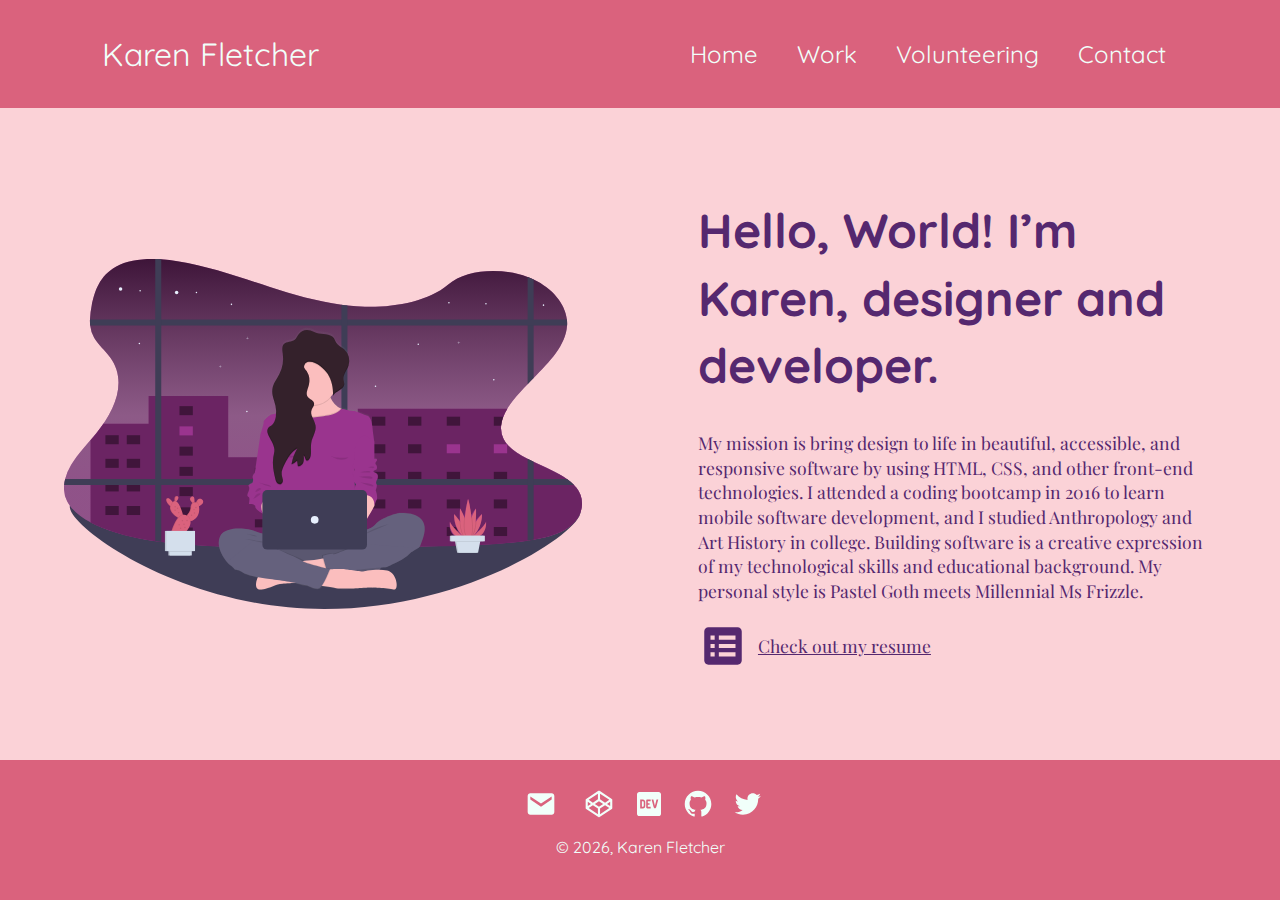
==== index.html @ 0a1cc224 "Merge pull request #25 from knpFletcher/develop" ====
<!DOCTYPE html>
<html lang="en" dir="ltr">

<head>
  <meta charset="utf-8">
  <title>Karen Fletcher</title>
  <meta name="viewport" content="width=device-width, initial-scale=1.0">
  <!-- Stylesheets -->
  <link rel="stylesheet" href="css/normalize.css">
  <link rel="stylesheet" href="css/styles.css">
  <!-- Fonts -->
  <link href="https://fonts.googleapis.com/css?family=Playfair+Display&display=swap" rel="stylesheet">
  <link href="https://fonts.googleapis.com/css?family=Quicksand&display=swap" rel="stylesheet">
  <!-- Favicon -->
  <link rel="apple-touch-icon" sizes="180x180" href="img/favicon/apple-touch-icon.png">
  <link rel="icon" type="image/png" sizes="32x32" href="img/favicon/favicon-32x32.png">
  <link rel="icon" type="image/png" sizes="16x16" href="img/favicon/favicon-16x16.png">
  <link rel="manifest" href="img/favicon/site.webmanifest">
  <link rel="mask-icon" href="img/favicon/safari-pinned-tab.svg" color="#9a348e">
  <meta name="msapplication-TileColor" content="#e7effd">
  <meta name="msapplication-TileImage" content="/mstile-144x144.png">
  <meta name="theme-color" content="#e7effd">
</head>

<body class="l-body">

  <nav class="main-nav">
    <a class="nav__menu-name" href="#">Karen Fletcher</a>
    <section class="nav__section">
      <ul class="nav__menu">
        <li class="nav__menu-item"><a href="#">Home</a></li>
        <li class="nav__menu-item"><a href="pages/work.html">Work</a></li>
        <li class="nav__menu-item"><a href="pages/volunteer.html">Volunteering</a></li>
        <li class="nav__menu-item"><a href="pages/contact.html">Contact</a></li>
      </ul>
    </section>
  </nav>

  <main class="l-main">
    <img class="main__image" src="img/header/undraw_working_late_pukg.svg" alt="">
    <section class="main__copy">
      <h1 class="main__heading">Hello, World! I’m Karen, designer and developer.</h1>
      <p class="main__description">My mission is bring design to life in beautiful, accessible, and responsive software by using HTML, CSS, and other front-end technologies. I attended a coding bootcamp in 2016 to learn mobile software development, and I studied Anthropology and Art History in college. Building software is a creative expression of my technological skills and educational background. My personal style is Pastel Goth meets Millennial Ms Frizzle.</p>
      <div class="main__link-group">
        <img class="main__icon" src="img/social/bxs-spreadsheet.svg" alt="">
        <a class="main__link" href="https://knpfletcher.github.io/Resume/">Check out my resume</a>
      </div>
    </section>
  </main>

  <footer class="l-footer">
    <address class="footer__social-section">
      <ul class="footer__social">
        <li class="footer__social-icon">
          <a href="mailto:knpfletcher@gmail.com">
            <img class="footer__social-icon" src="img/social/bxs-envelope.svg" alt="Email"></a></li>
        <li>
          <a href="https://codepen.io/knpfletcher" target="_blank" rel="noopener noreferrer">
            <img class="footer__social-icon" src="img/social/bxl-codepen.svg" alt="CodePen"></a></li>
        <li>
          <a href="https://dev.to/knpfletcher" target="_blank" rel="noopener noreferrer">
            <img class="footer__social-icon" src="img/social/bxl-dev-to.svg" alt="Dev.to"></a></li>
        <li>
          <a href="https://github.com/knpFletcher" target="_blank" rel="noopener noreferrer">
            <img class="footer__social-icon" src="img/social/bxl-github.svg" alt="Github"></a></li>
        <li>
          <a href="https://twitter.com/knpfletcher" target="_blank" rel="noopener noreferrer">
            <img class="footer__social-icon" src="img/social/bxl-twitter.svg" alt="Twitter"></a></li>
      </ul>
    </address>
    <p class="copyright">&copy; <script>
        document.write(new Date().getFullYear());
      </script>, Karen Fletcher</p>
  </footer>

</body>

</html>
---- css/styles.css ----
/* Document Styles */
:root {
  --text-dark: #55286F;
  --text-light: #F1FFFA;
  --background-page: #FBD2D7;
  --background-header-footer: #DA627D;
}

a {
  color: var(--text-dark);
}

.l-body {
  background: var(--background-page);
  color: var(--text-dark);
  min-height: 100vh;
  display: grid;
  grid-template-rows: auto 1fr auto;
}

/* Headings */
h1 {
  font-size: 3rem;
}

h2 {
  font-size: 2.8rem;
}

h3 {
  font-size: 2.3rem;
}

h4 {
  font-size: 2rem;
}

p {
  font-size: 1rem;
}

.copyright,
.divider__year,
.header__title,
.l-footer,
.main__heading,
.main-nav,
.main__work,
.organization,
.work__title,
.work__year {
  font-family: 'Quicksand', sans-serif;
}

.nav__menu-name{
  font-size: 2rem;
}

/* Content */
.date,
.description,
.footer__social,
.header__body--description,
.header__description,
.l-footer,
.main__description,
.main__link,
.social__item,
.work__code,
.work__goal,
.work__link,
.work__tech-stack,
.work__design {
  font-family: 'Playfair Display', serif;
  font-size: 1.1rem;
}

.l-footer,
.main-nav {
  background: var(--background-header-footer);
}

.l-main {
  margin: 10%;
}

.l-main.contact {
  margin: 5%;
  overflow: hidden;
}

/* Navigation */
.nav__menu-item {
  position: relative;
}

.nav__menu-item::before {
  background-color: var(--background-page);
  bottom: 0;
  content: '';
  height: 2px;
  left: 53%;
  position: absolute;
  width: 100%;
  transform-origin: center;
  transform: translate(-50%, 0) scaleX(0);
  transition: transform 0.2s ease-in-out;
}

.nav__menu-item:hover::before {
  transform: translate(-50%, 0) scaleX(1);
}

.main-nav, .l-footer {
  align-items: center;
  display: flex;
  flex-direction: column;
}

.main-nav {
  justify-content: space-between;
  min-height: 70px;
  overflow: hidden;
  padding: 1.5%;
  text-align: center;
}

.nav__section,
.footer__social-section {
  display: block;
}

.nav__section {
  line-height: 1.8;
}

.footer__social,
.nav__menu {
  display: flex;
  list-style-type: none;
  margin: 0;
  padding: 0;
}

.nav__menu {
  align-items: center;
}

.nav__menu-item {
  margin: 0 .5em;
}

.nav__menu-item a,
.nav__menu-name {
  text-decoration: none;
}

.copyright,
.nav__menu-item a,
.nav__menu-name {
  color: var(--text-light);
}


/* Heading */
.header__description,
.header__title,
.main__heading,
.main__link-group {
  text-align: center;
}

.header__title {
  margin-top: 5%;
}

.header__description,
.header__body {
  line-height: 1.4;
  margin: 0 10%;
  text-align: left;
}

/* Main */
.l-main__experience {
  display: block;
  margin: 10%;
}

.main__link-group {
  align-items: center;
  display: flex;
}

.work__professional-item,
.work__personal-item {
  margin-bottom: 15%;
}

.work__title {
  margin-bottom: 0;
}

.work__year,
.work__tech-stack,
.work__design,
.work__goal,
.work__code {
  line-height: 1.4;
}

.work__year,
.work__goal,
.work__link,
.work__code {
  margin: 0;
}

.work__tech-stack,
.work__design {
  margin: 5% 0 0;
}

.divider__year,
.main__work {
  border-bottom: 2px solid var(--text-dark);
  line-height: 2;
  margin-top: 10%;
}

.experience {
  padding: .5% 0;
}

address > .social__items {
  font-style: normal;
}

.social__items {
  padding: 0;
}

.social__item {
  display: table;
  padding: 2%;
}

/* Footer */
.l-footer {
  justify-content: center;
  min-height: 140px;
}

.footer__social-section {
  display: block;
}

.footer__social {
  align-items: center;
  justify-content: space-between;
}

.copyright {
  margin: 15px 0;
  padding: 0;
}

/* Images */
.main__image,
.header__image,
.header__body--image {
  max-width: 100%;
  margin: 0;
}

.main__icon {
  min-height: 50px;
}

.main__icon,
.social__icon {
  padding-right: 5%;
}

.social__icon {
  display: block;
  fill: var(--text-dark);
}

.footer__social-icon {
  margin: 0 .5em;
  min-height: 32px;
}

.professional__img,
.personal__img {
  max-width: 100%;
  margin-left: 0;
}

/* Desktop Styles */
@media only screen and (min-width: 768px) {

  /* Navigation */
  .main-nav {
    flex-direction: row;
    padding: 1.5% 8%;
  }

  .nav__section {
    font-size: 1.5rem;
    margin-top: 0;
    min-width: 500px;
  }

  .nav__menu {
    justify-content: space-between;
  }

  /* Heading */
  .header__description {
    margin: 0 20%;
    text-align: center;
  }

  .header__body--description,
  .header__description {
    line-height: 1.3;
  }

  .header__body {
    margin: 0 15%;
  }

  /* Main */
  .l-main,
  .work__personal-items,
  .header__body {
    display: grid;
  }

  .l-main,
  .header__body {
    align-items: center;
    column-gap: 10%;
    grid-auto-columns: 1fr;
    grid-column-gap: 10%;
  }

  .l-main {
    margin: 3% 5%;
  }

  .l-main.contact {
    margin: 0 10% 10%;
  }

  .l-main__experience {
    margin: 0 15% 5%;
  }

  .main__contact,
  .main__copy,
  .main__image,
  .header__body--description,
  .header__body--image {
    grid-row: 1;
  }

  .main__heading {
    margin-top: 0;
  }

  .main__heading,
  .main__link-group {
    text-align: left;
  }

  .main__copy {
    display: block;
    line-height: 1.4;
  }

  .work__personal,
  .work__professional {
    margin-top: 10%;
  }

  .work__tech-stack,
  .work__design {
    margin: 2% 0 ;
  }

  .work__personal-items {
    column-gap: 10%;
    grid-template-columns: repeat(2, 1fr);
  }

  .work__year,
  .work__tech-stack,
  .work__design,
  .work__goal,
  .work__link,
  .work__code {
    line-height: 1.7;
  }

  .social__item {
    display: flex;
    align-items: center;
  }

  /* Images */
  .main__icon {
    padding-right: 2%;
  }

  .professional__img {
    margin-left: -3%;
  }

  .personal__img {
    margin-left: -4%;
  }

  .codepen {
    margin-left: 0;
  }

  .social__icon {
    min-height: 40px;
    padding-bottom: 0;
  }
}

/* Reduced Motion */
@media screen and (prefers-reduced-motion: reduce) {

  /* Navigation */
  .nav__menu-item::before {
    transition: none;
  }
}
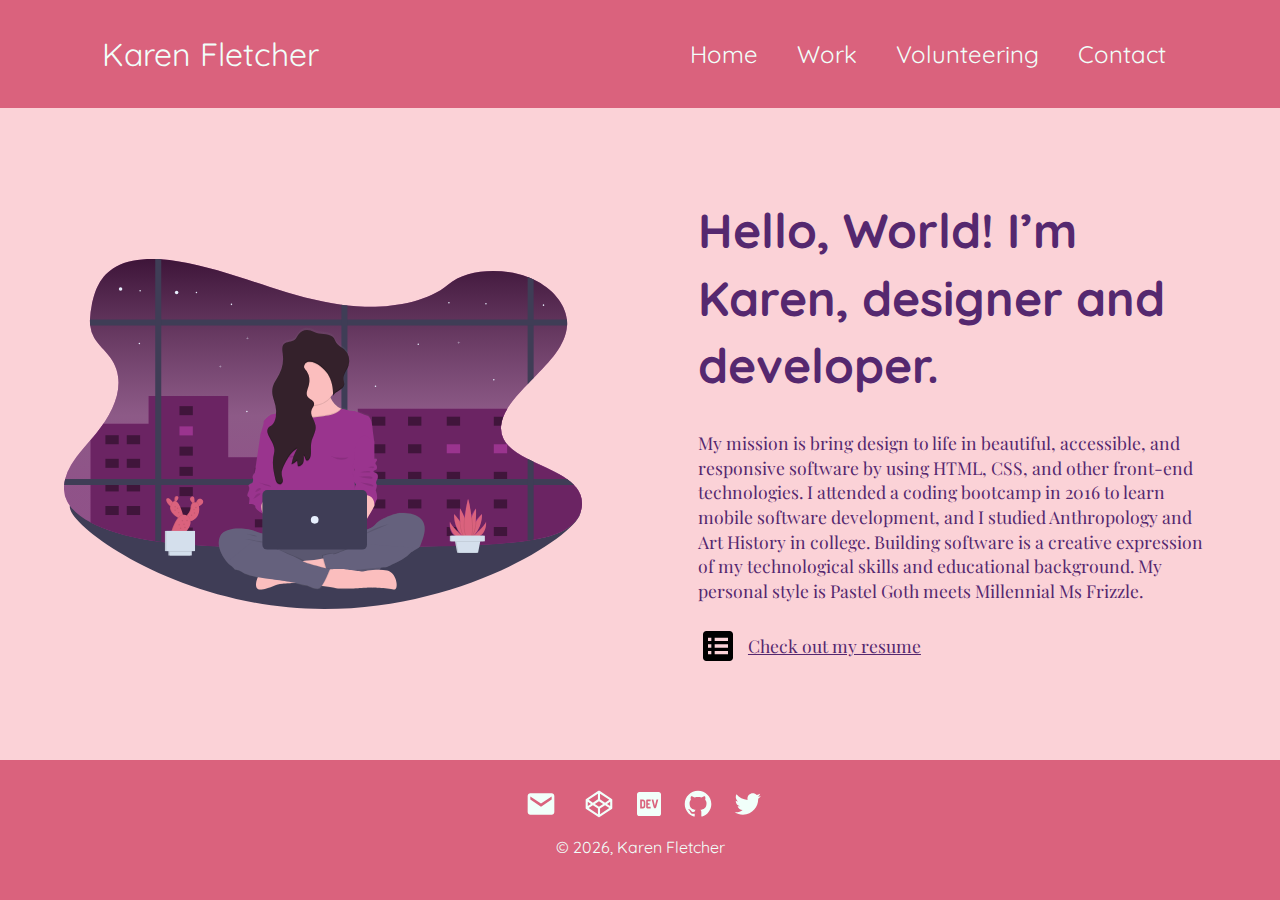
==== commit ec8a0f33: "Update favicon color to match header color" ====
--- a/index.html
+++ b/index.html
@@ -16,10 +16,10 @@
   <link rel="icon" type="image/png" sizes="32x32" href="img/favicon/favicon-32x32.png">
   <link rel="icon" type="image/png" sizes="16x16" href="img/favicon/favicon-16x16.png">
   <link rel="manifest" href="img/favicon/site.webmanifest">
-  <link rel="mask-icon" href="img/favicon/safari-pinned-tab.svg" color="#9a348e">
-  <meta name="msapplication-TileColor" content="#e7effd">
+  <link rel="mask-icon" href="img/favicon/safari-pinned-tab.svg" color="#DA627D">
+  <meta name="msapplication-TileColor" content="#DA627D">
   <meta name="msapplication-TileImage" content="/mstile-144x144.png">
-  <meta name="theme-color" content="#e7effd">
+  <meta name="theme-color" content="#DA627D">
 </head>
 
 <body class="l-body">
@@ -42,7 +42,7 @@
       <h1 class="main__heading">Hello, World! I’m Karen, designer and developer.</h1>
       <p class="main__description">My mission is bring design to life in beautiful, accessible, and responsive software by using HTML, CSS, and other front-end technologies. I attended a coding bootcamp in 2016 to learn mobile software development, and I studied Anthropology and Art History in college. Building software is a creative expression of my technological skills and educational background. My personal style is Pastel Goth meets Millennial Ms Frizzle.</p>
       <div class="main__link-group">
-        <img class="main__icon" src="img/social/bxs-spreadsheet.svg" alt="">
+        <svg class="main__icon" xmlns="http://www.w3.org/2000/svg" width="40" height="40" viewBox="0 0 24 24"><path d="M3,5v14c0,1.104,0.896,2,2,2h14c1.104,0,2-0.896,2-2V5c0-1.104-0.896-2-2-2H5C3.896,3,3,3.896,3,5z M10,7h8v2h-8V7z M10,11 h8v2h-8V11z M10,15h8v2h-8V15z M6,7h2v2H6V7z M6,11h2v2H6V11z M6,15h2v2H6V15z"/></svg>
         <a class="main__link" href="https://knpfletcher.github.io/Resume/">Check out my resume</a>
       </div>
     </section>
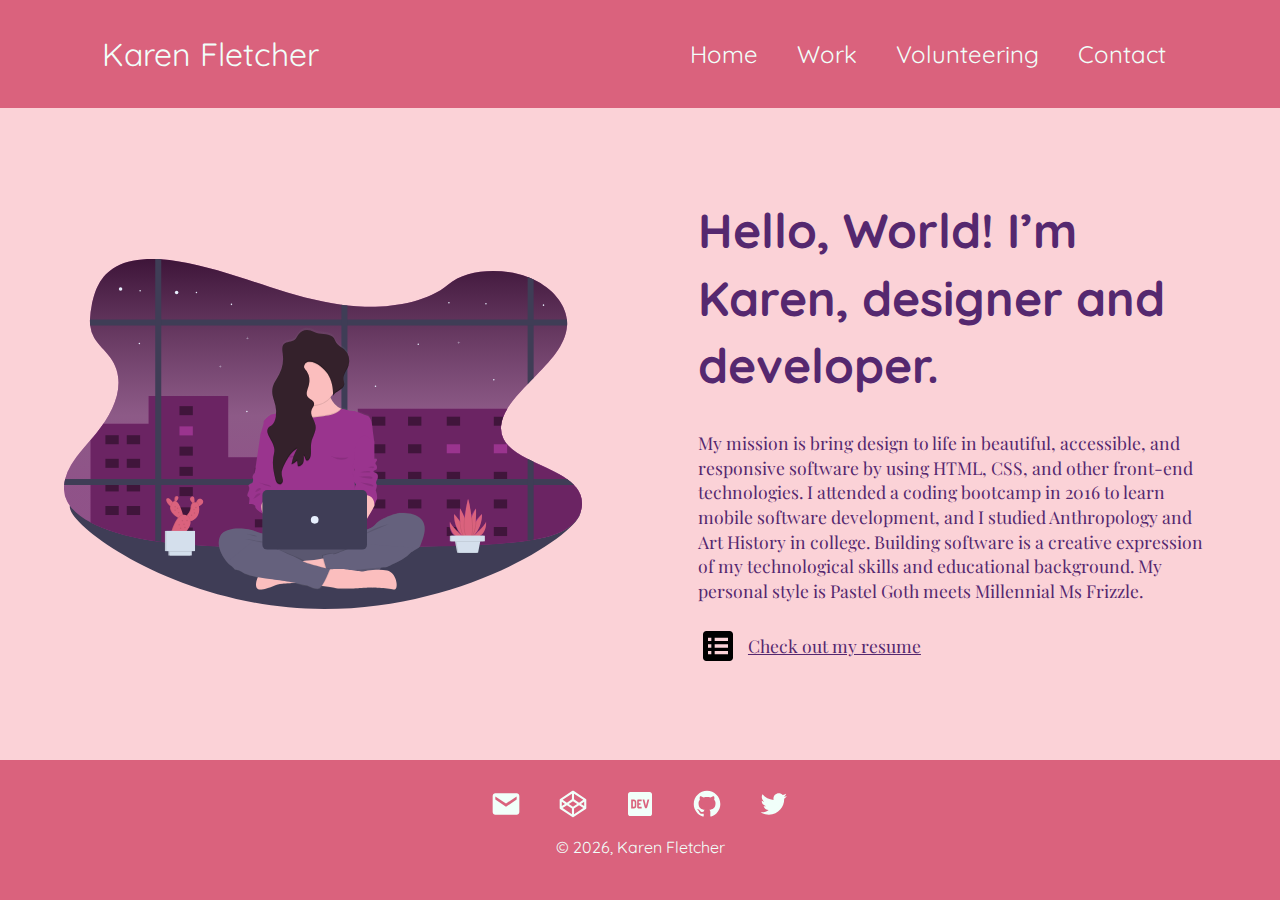
==== commit 67980267: "Add proper class to footer icon links" ====
--- a/index.html
+++ b/index.html
@@ -54,16 +54,16 @@
         <li class="footer__social-icon">
           <a href="mailto:knpfletcher@gmail.com">
             <img class="footer__social-icon" src="img/social/bxs-envelope.svg" alt="Email"></a></li>
-        <li>
+        <li class="footer__social-icon">
           <a href="https://codepen.io/knpfletcher" target="_blank" rel="noopener noreferrer">
             <img class="footer__social-icon" src="img/social/bxl-codepen.svg" alt="CodePen"></a></li>
-        <li>
+        <li class="footer__social-icon">
           <a href="https://dev.to/knpfletcher" target="_blank" rel="noopener noreferrer">
             <img class="footer__social-icon" src="img/social/bxl-dev-to.svg" alt="Dev.to"></a></li>
-        <li>
+        <li class="footer__social-icon">
           <a href="https://github.com/knpFletcher" target="_blank" rel="noopener noreferrer">
             <img class="footer__social-icon" src="img/social/bxl-github.svg" alt="Github"></a></li>
-        <li>
+        <li class="footer__social-icon">
           <a href="https://twitter.com/knpfletcher" target="_blank" rel="noopener noreferrer">
             <img class="footer__social-icon" src="img/social/bxl-twitter.svg" alt="Twitter"></a></li>
       </ul>
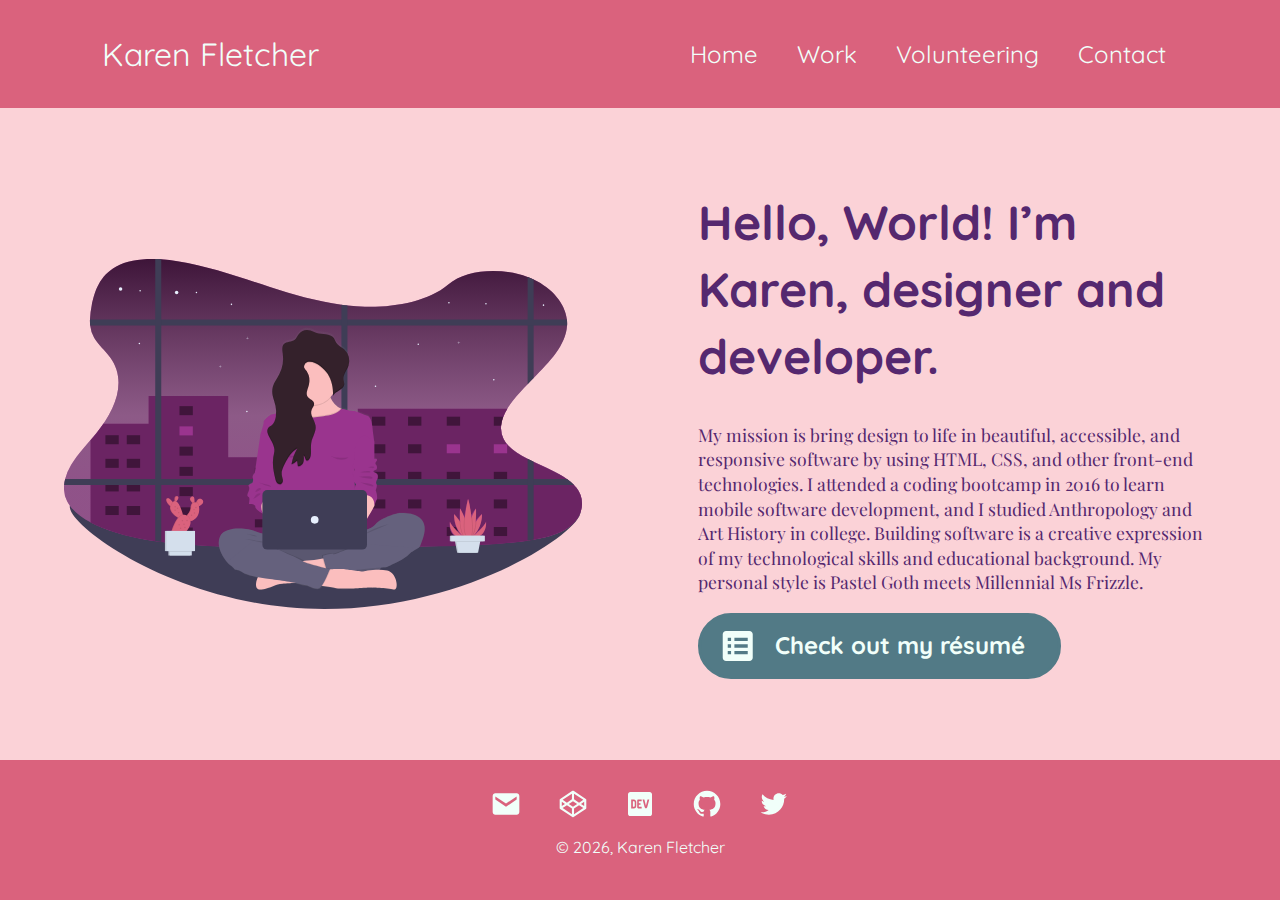
==== commit 8c03f491: "Use correct spelling of resume, accents and all" ====
--- a/index.html
+++ b/index.html
@@ -43,7 +43,7 @@
       <p class="main__description">My mission is bring design to life in beautiful, accessible, and responsive software by using HTML, CSS, and other front-end technologies. I attended a coding bootcamp in 2016 to learn mobile software development, and I studied Anthropology and Art History in college. Building software is a creative expression of my technological skills and educational background. My personal style is Pastel Goth meets Millennial Ms Frizzle.</p>
       <div class="main__link-group">
         <svg class="main__icon" xmlns="http://www.w3.org/2000/svg" width="40" height="40" viewBox="0 0 24 24"><path d="M3,5v14c0,1.104,0.896,2,2,2h14c1.104,0,2-0.896,2-2V5c0-1.104-0.896-2-2-2H5C3.896,3,3,3.896,3,5z M10,7h8v2h-8V7z M10,11 h8v2h-8V11z M10,15h8v2h-8V15z M6,7h2v2H6V7z M6,11h2v2H6V11z M6,15h2v2H6V15z"/></svg>
-        <a class="main__link" href="https://knpfletcher.github.io/Resume/">Check out my resume</a>
+        <a class="main__link" href="https://knpfletcher.github.io/Resume/">Check out my r&eacute;sum&eacute;</a>
       </div>
     </section>
   </main>
--- a/css/styles.css
+++ b/css/styles.css
@@ -1,13 +1,15 @@
 /* Document Styles */
 :root {
+  --accent: #527A86;
+  --background-header-footer: #DA627D;
+  --background-page: #FBD2D7;
   --text-dark: #55286F;
   --text-light: #F1FFFA;
-  --background-page: #FBD2D7;
-  --background-header-footer: #DA627D;
 }
 
 a {
   color: var(--text-dark);
+  text-decoration: none;
 }
 
 .l-body {
@@ -64,7 +66,6 @@
 .header__description,
 .l-footer,
 .main__description,
-.main__link,
 .social__item,
 .work__code,
 .work__goal,
@@ -111,6 +112,14 @@
   transform: translate(-50%, 0) scaleX(1);
 }
 
+.footer__social-icon a:focus,
+.nav__menu-name:focus,
+.nav__menu-item a:focus {
+    outline: dotted;
+    outline-color: var(--text-light);
+    outline-offset: .4rem;
+}
+
 .main-nav, .l-footer {
   align-items: center;
   display: flex;
@@ -165,8 +174,7 @@
 /* Heading */
 .header__description,
 .header__title,
-.main__heading,
-.main__link-group {
+.main__heading {
   text-align: center;
 }
 
@@ -189,7 +197,33 @@
 
 .main__link-group {
   align-items: center;
+  background-color: var(--accent);
+  border: 3px solid var(--accent);
+  border-radius: 50px;
   display: flex;
+  width: 100%;
+  padding: 2%;
+}
+
+.main__link {
+  color: var(--text-light);
+  font-family: 'Quicksand', sans-serif;
+  font-size: 1.5rem;
+  font-weight: bold;
+}
+
+.main__link-group:hover {
+  background-color: var(--background-page);
+  border: 3px solid var(--accent);
+  transition: all 0.3s ease;
+}
+
+.main__link-group:hover .main__link {
+  color: var(--accent);
+}
+
+.main__link-group:hover .main__icon {
+  fill: var(--accent);
 }
 
 .work__professional-item,
@@ -274,22 +308,25 @@
 }
 
 .main__icon {
-  min-height: 50px;
-}
-
-.main__icon,
-.social__icon {
-  padding-right: 5%;
+  fill: var(--text-light);
+  padding: 0 5%;
 }
 
 .social__icon {
   display: block;
   fill: var(--text-dark);
+  padding-right: 5%;
 }
 
 .footer__social-icon {
   margin: 0 .5em;
   min-height: 32px;
+}
+
+.footer__social-icon:hover {
+  background-color: var(--text-dark);
+  border-radius: 20%;
+  transition: all 0.3s ease-in-out;
 }
 
 .professional__img,
@@ -371,9 +408,12 @@
     margin-top: 0;
   }
 
-  .main__heading,
+  .main__heading {
+    text-align: left;
+  }
+
   .main__link-group {
-    text-align: left;
+    width: 65%;
   }
 
   .main__copy {
@@ -412,7 +452,7 @@
 
   /* Images */
   .main__icon {
-    padding-right: 2%;
+    padding: 0 5% 0 2%;
   }
 
   .professional__img {
@@ -436,7 +476,8 @@
 /* Reduced Motion */
 @media screen and (prefers-reduced-motion: reduce) {
 
-  /* Navigation */
+  .footer__social-icon:hover,
+  .main__link-group:hover,
   .nav__menu-item::before {
     transition: none;
   }
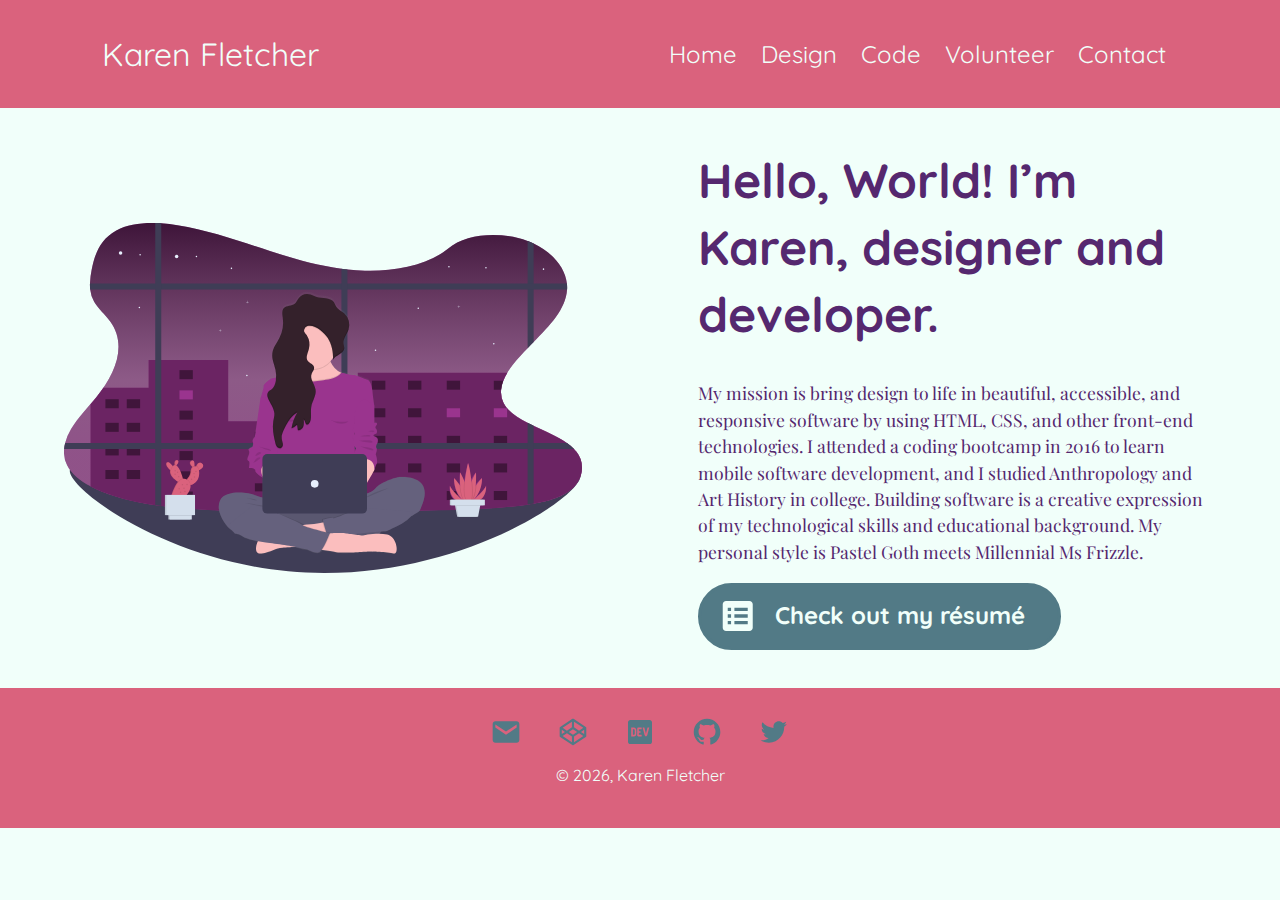
==== commit f3b5e13b: "File structure refactor" ====
--- a/index.html
+++ b/index.html
@@ -29,8 +29,9 @@
     <section class="nav__section">
       <ul class="nav__menu">
         <li class="nav__menu-item"><a href="#">Home</a></li>
-        <li class="nav__menu-item"><a href="pages/work.html">Work</a></li>
-        <li class="nav__menu-item"><a href="pages/volunteer.html">Volunteering</a></li>
+        <li class="nav__menu-item"><a href="pages/design.html">Design</a></li>
+        <li class="nav__menu-item"><a href="pages/code.html">Code</a></li>
+        <li class="nav__menu-item"><a href="pages/volunteer.html">Volunteer</a></li>
         <li class="nav__menu-item"><a href="pages/contact.html">Contact</a></li>
       </ul>
     </section>
@@ -53,19 +54,19 @@
       <ul class="footer__social">
         <li class="footer__social-icon">
           <a href="mailto:knpfletcher@gmail.com">
-            <img class="footer__social-icon" src="img/social/bxs-envelope.svg" alt="Email"></a></li>
+            <img class="footer__social-icon" src="img/icons/bxs-envelope.svg" alt="Email"></a></li>
         <li class="footer__social-icon">
           <a href="https://codepen.io/knpfletcher" target="_blank" rel="noopener noreferrer">
-            <img class="footer__social-icon" src="img/social/bxl-codepen.svg" alt="CodePen"></a></li>
+            <img class="footer__social-icon" src="img/icons/bxl-codepen.svg" alt="CodePen"></a></li>
         <li class="footer__social-icon">
           <a href="https://dev.to/knpfletcher" target="_blank" rel="noopener noreferrer">
-            <img class="footer__social-icon" src="img/social/bxl-dev-to.svg" alt="Dev.to"></a></li>
+            <img class="footer__social-icon" src="img/icons/bxl-dev-to.svg" alt="Dev.to"></a></li>
         <li class="footer__social-icon">
           <a href="https://github.com/knpFletcher" target="_blank" rel="noopener noreferrer">
-            <img class="footer__social-icon" src="img/social/bxl-github.svg" alt="Github"></a></li>
+            <img class="footer__social-icon" src="img/icons/bxl-github.svg" alt="Github"></a></li>
         <li class="footer__social-icon">
           <a href="https://twitter.com/knpfletcher" target="_blank" rel="noopener noreferrer">
-            <img class="footer__social-icon" src="img/social/bxl-twitter.svg" alt="Twitter"></a></li>
+            <img class="footer__social-icon" src="img/icons/bxl-twitter.svg" alt="Twitter"></a></li>
       </ul>
     </address>
     <p class="copyright">&copy; <script>
--- a/css/styles.css
+++ b/css/styles.css
@@ -2,22 +2,22 @@
 :root {
   --accent: #527A86;
   --background-header-footer: #DA627D;
-  --background-page: #FBD2D7;
+  --background-page: #F1FFFA;
   --text-dark: #55286F;
   --text-light: #F1FFFA;
+  --shadow: #BEC8C4;
 }
 
 a {
   color: var(--text-dark);
-  text-decoration: none;
 }
 
 .l-body {
   background: var(--background-page);
   color: var(--text-dark);
   min-height: 100vh;
-  display: grid;
-  grid-template-rows: auto 1fr auto;
+  /* display: grid;
+  grid-template-rows: auto 1fr auto; */
 }
 
 /* Headings */
@@ -49,6 +49,7 @@
 .main-nav,
 .main__work,
 .organization,
+.work__projects,
 .work__title,
 .work__year {
   font-family: 'Quicksand', sans-serif;
@@ -59,6 +60,15 @@
 }
 
 /* Content */
+.description,
+.header__body--description,
+.header__description,
+.main__description,
+.work__design,
+.work__goal {
+  line-height: 1.5;
+}
+
 .date,
 .description,
 .footer__social,
@@ -67,11 +77,14 @@
 .l-footer,
 .main__description,
 .social__item,
+.volunteer__link,
 .work__code,
 .work__goal,
 .work__link,
 .work__tech-stack,
-.work__design {
+.work__design,
+.work__work-experience,
+.work__work-experience-list {
   font-family: 'Playfair Display', serif;
   font-size: 1.1rem;
 }
@@ -93,23 +106,6 @@
 /* Navigation */
 .nav__menu-item {
   position: relative;
-}
-
-.nav__menu-item::before {
-  background-color: var(--background-page);
-  bottom: 0;
-  content: '';
-  height: 2px;
-  left: 53%;
-  position: absolute;
-  width: 100%;
-  transform-origin: center;
-  transform: translate(-50%, 0) scaleX(0);
-  transition: transform 0.2s ease-in-out;
-}
-
-.nav__menu-item:hover::before {
-  transform: translate(-50%, 0) scaleX(1);
 }
 
 .footer__social-icon a:focus,
@@ -189,10 +185,11 @@
   text-align: left;
 }
 
+
 /* Main */
 .l-main__experience {
   display: block;
-  margin: 10%;
+  margin: 0 10%;
 }
 
 .main__link-group {
@@ -210,12 +207,13 @@
   font-family: 'Quicksand', sans-serif;
   font-size: 1.5rem;
   font-weight: bold;
+  text-decoration: none;
 }
 
 .main__link-group:hover {
   background-color: var(--background-page);
   border: 3px solid var(--accent);
-  transition: all 0.3s ease;
+  transition: all 0.3s ease-in-out;
 }
 
 .main__link-group:hover .main__link {
@@ -228,7 +226,7 @@
 
 .work__professional-item,
 .work__personal-item {
-  margin-bottom: 15%;
+  margin-bottom: 10%;
 }
 
 .work__title {
@@ -239,7 +237,8 @@
 .work__tech-stack,
 .work__design,
 .work__goal,
-.work__code {
+.work__code,
+.work__work-experience-list {
   line-height: 1.4;
 }
 
@@ -255,6 +254,17 @@
   margin: 5% 0 0;
 }
 
+.work__projects {
+  list-style-type: none;
+  padding: 0;
+}
+
+.work__project-preview {
+  max-width: 250px;
+  height: auto;
+  margin-bottom: 20px;
+}
+
 .divider__year,
 .main__work {
   border-bottom: 2px solid var(--text-dark);
@@ -266,6 +276,11 @@
   padding: .5% 0;
 }
 
+.experience__featured {
+  display: flex;
+  flex-direction: column;
+}
+
 address > .social__items {
   font-style: normal;
 }
@@ -277,7 +292,13 @@
 .social__item {
   display: table;
   padding: 2%;
-}
+  position: relative;
+}
+
+.social__link {
+  text-decoration: none;
+}
+
 
 /* Footer */
 .l-footer {
@@ -335,6 +356,63 @@
   margin-left: 0;
 }
 
+.professional__img,
+.personal__img,
+.volunteer__preview,
+.work__project-preview {
+  border-radius: 8px;
+  box-shadow: 0px 5px 10px 5px var(--shadow);
+  -webkit-box-shadow: 0px 5px 10px 5px var(--shadow);
+  -moz-box-shadow: 0px 5px 10px 5px var(--shadow);
+}
+
+.volunteer__preview {
+  width: 50%;
+  height: auto;
+  order: 2;
+}
+
+.volunteer__preview:nth-child(2) {
+  width: 100%;
+}
+
+
+/* Animations */
+.nav__menu-item:before {
+  background-color: var(--background-page);
+  left: 53%;
+  width: 100%;
+  transform-origin: center;
+  -webkit-transition: transform 0.2s ease-in-out;
+  -o-transition: transform 0.2s ease-in-out;
+  transition: transform 0.2s ease-in-out;
+}
+
+.social__item:before {
+  background-color: var(--text-dark);
+  left: 35%;
+  width: 65%;
+  transform: translate(-50%, 0) scaleX(0);
+  transform-origin: left;
+  -webkit-transition: transform 0.3s ease-in-out;
+  -o-transition: transform 0.3s ease-in-out;
+  transition: transform 0.3s ease-in-out;
+}
+
+.nav__menu-item:before,
+.social__item:before {
+  bottom: 0;
+  content: '';
+  height: 2px;
+  position: absolute;
+  transform: translate(-50%, 0) scaleX(0);
+}
+
+.nav__menu-item:hover:before,
+.social__item:hover:before {
+  transform: translate(-50%, 0) scaleX(1);
+}
+
 /* Desktop Styles */
 @media only screen and (min-width: 768px) {
 
@@ -370,14 +448,16 @@
   }
 
   /* Main */
+  .header__body,
   .l-main,
-  .work__personal-items,
-  .header__body {
+  .experience__featured,
+  .work__personal-items {
     display: grid;
   }
 
-  .l-main,
-  .header__body {
+  .experience__featured,
+  .header__body,
+  .l-main {
     align-items: center;
     column-gap: 10%;
     grid-auto-columns: 1fr;
@@ -392,15 +472,13 @@
     margin: 0 10% 10%;
   }
 
-  .l-main__experience {
-    margin: 0 15% 5%;
-  }
-
   .main__contact,
   .main__copy,
   .main__image,
   .header__body--description,
-  .header__body--image {
+  .header__body--image,
+  .volunteer__preview,
+  .experience__featured-copy {
     grid-row: 1;
   }
 
@@ -434,6 +512,11 @@
   .work__personal-items {
     column-gap: 10%;
     grid-template-columns: repeat(2, 1fr);
+  }
+
+  .work__projects {
+    display: flex;
+    justify-content: center;
   }
 
   .work__year,
@@ -450,19 +533,16 @@
     align-items: center;
   }
 
+  .experience__featured {
+    justify-items: center;
+  }
+
+
   /* Images */
   .main__icon {
     padding: 0 5% 0 2%;
   }
 
-  .professional__img {
-    margin-left: -3%;
-  }
-
-  .personal__img {
-    margin-left: -4%;
-  }
-
   .codepen {
     margin-left: 0;
   }
@@ -471,6 +551,14 @@
     min-height: 40px;
     padding-bottom: 0;
   }
+
+  .volunteer__preview {
+    order: 0;
+  }
+
+  .volunteer__preview:nth-child(2) {
+    grid-column: 2;
+  }
 }
 
 /* Reduced Motion */
@@ -478,7 +566,11 @@
 
   .footer__social-icon:hover,
   .main__link-group:hover,
-  .nav__menu-item::before {
+  .nav__meun-item:before,
+  .nav__menu-item:hover:before,
+  .social__item:before,
+  .social__item:hover:before {
     transition: none;
-  }
-}
+    transition-duration: 0.001s;;
+  }
+}
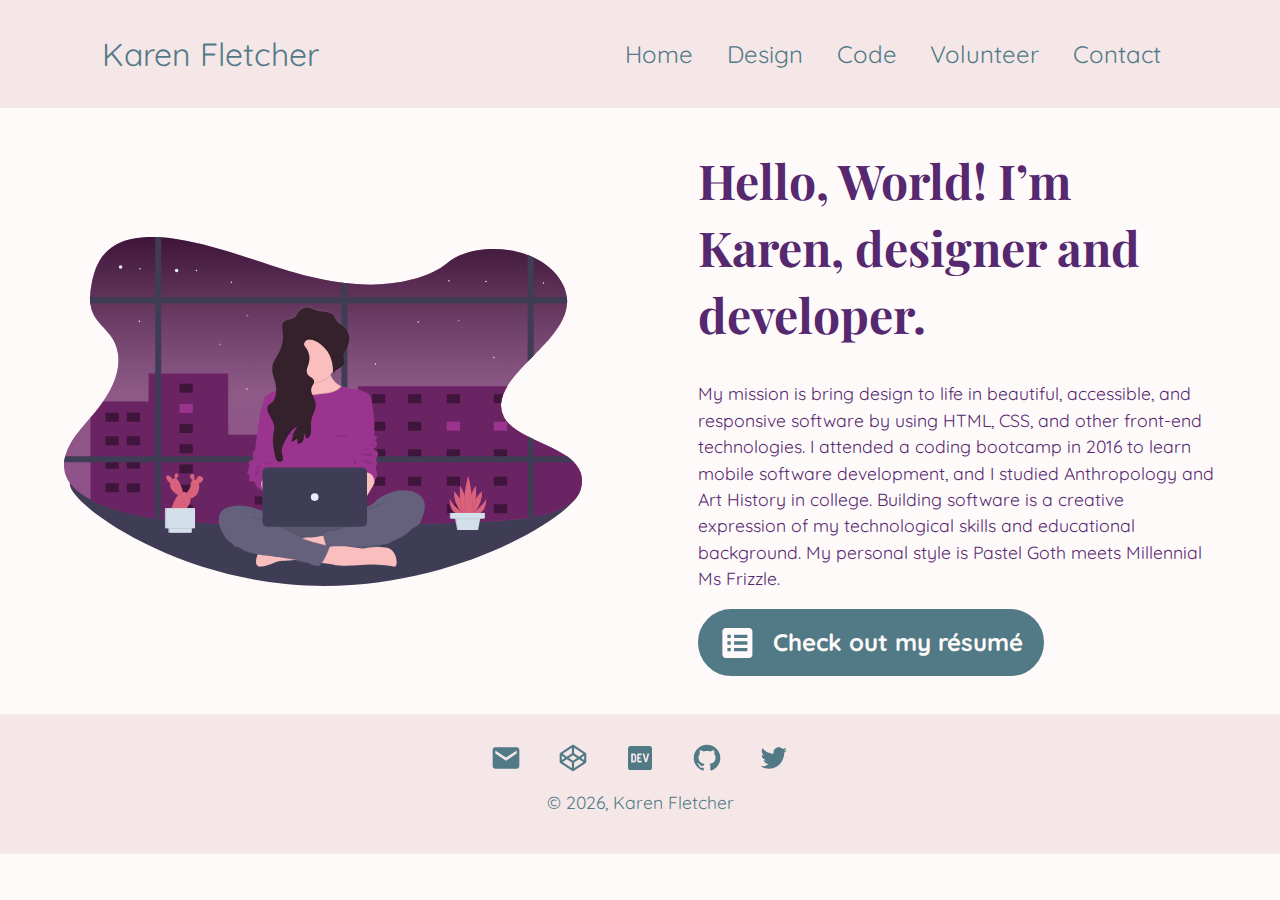
==== commit 856aea13: "Update theme color" ====
--- a/index.html
+++ b/index.html
@@ -16,10 +16,10 @@
   <link rel="icon" type="image/png" sizes="32x32" href="img/favicon/favicon-32x32.png">
   <link rel="icon" type="image/png" sizes="16x16" href="img/favicon/favicon-16x16.png">
   <link rel="manifest" href="img/favicon/site.webmanifest">
-  <link rel="mask-icon" href="img/favicon/safari-pinned-tab.svg" color="#DA627D">
-  <meta name="msapplication-TileColor" content="#DA627D">
+  <link rel="mask-icon" href="img/favicon/safari-pinned-tab.svg" color="#F5E7E7">
+  <meta name="msapplication-TileColor" content="#F5E7E7">
   <meta name="msapplication-TileImage" content="/mstile-144x144.png">
-  <meta name="theme-color" content="#DA627D">
+  <meta name="theme-color" content="#F5E7E7">
 </head>
 
 <body class="l-body">
@@ -43,7 +43,8 @@
       <h1 class="main__heading">Hello, World! I’m Karen, designer and developer.</h1>
       <p class="main__description">My mission is bring design to life in beautiful, accessible, and responsive software by using HTML, CSS, and other front-end technologies. I attended a coding bootcamp in 2016 to learn mobile software development, and I studied Anthropology and Art History in college. Building software is a creative expression of my technological skills and educational background. My personal style is Pastel Goth meets Millennial Ms Frizzle.</p>
       <div class="main__link-group">
-        <svg class="main__icon" xmlns="http://www.w3.org/2000/svg" width="40" height="40" viewBox="0 0 24 24"><path d="M3,5v14c0,1.104,0.896,2,2,2h14c1.104,0,2-0.896,2-2V5c0-1.104-0.896-2-2-2H5C3.896,3,3,3.896,3,5z M10,7h8v2h-8V7z M10,11 h8v2h-8V11z M10,15h8v2h-8V15z M6,7h2v2H6V7z M6,11h2v2H6V11z M6,15h2v2H6V15z"/></svg>
+        <svg class="main__icon" xmlns="http://www.w3.org/2000/svg" width="40" height="40" viewBox="0 0 24 24">
+          <path d="M3,5v14c0,1.104,0.896,2,2,2h14c1.104,0,2-0.896,2-2V5c0-1.104-0.896-2-2-2H5C3.896,3,3,3.896,3,5z M10,7h8v2h-8V7z M10,11 h8v2h-8V11z M10,15h8v2h-8V15z M6,7h2v2H6V7z M6,11h2v2H6V11z M6,15h2v2H6V15z" /></svg>
         <a class="main__link" href="https://knpfletcher.github.io/Resume/">Check out my r&eacute;sum&eacute;</a>
       </div>
     </section>
--- a/css/styles.css
+++ b/css/styles.css
@@ -1,10 +1,11 @@
 /* Document Styles */
 :root {
   --accent: #527A86;
-  --background-header-footer: #DA627D;
-  --background-page: #F1FFFA;
+  --background-header-footer: #F5E7E7;
+  --background-page: #FFFAFA;
+  --button-text: #FFFAFA;
   --text-dark: #55286F;
-  --text-light: #F1FFFA;
+  --text-light: #527A86;
   --shadow: #BEC8C4;
 }
 
@@ -41,18 +42,16 @@
   font-size: 1rem;
 }
 
-.copyright,
 .divider__year,
 .header__title,
 .l-footer,
 .main__heading,
-.main-nav,
 .main__work,
 .organization,
 .work__projects,
 .work__title,
 .work__year {
-  font-family: 'Quicksand', sans-serif;
+  font-family: 'Playfair Display', sans-serif;
 }
 
 .nav__menu-name{
@@ -69,6 +68,7 @@
   line-height: 1.5;
 }
 
+.copyright,
 .date,
 .description,
 .footer__social,
@@ -76,6 +76,7 @@
 .header__description,
 .l-footer,
 .main__description,
+.main-nav,
 .social__item,
 .volunteer__link,
 .work__code,
@@ -85,7 +86,7 @@
 .work__design,
 .work__work-experience,
 .work__work-experience-list {
-  font-family: 'Playfair Display', serif;
+  font-family: 'Quicksand', serif;
   font-size: 1.1rem;
 }
 
@@ -101,6 +102,10 @@
 .l-main.contact {
   margin: 5%;
   overflow: hidden;
+}
+
+h3.work__title {
+  margin-bottom: .1em;
 }
 
 /* Navigation */
@@ -152,7 +157,7 @@
 }
 
 .nav__menu-item {
-  margin: 0 .5em;
+  margin: 0 .7em;
 }
 
 .nav__menu-item a,
@@ -187,12 +192,17 @@
 
 
 /* Main */
+.l-main__experience,
+.work__projects {
+  display: block;
+}
+
 .l-main__experience {
-  display: block;
   margin: 0 10%;
 }
 
-.main__link-group {
+.main__link-group,
+.work__link {
   align-items: center;
   background-color: var(--accent);
   border: 3px solid var(--accent);
@@ -202,15 +212,17 @@
   padding: 2%;
 }
 
-.main__link {
-  color: var(--text-light);
+.main__link,
+.work__link {
+  color: var(--button-text);
   font-family: 'Quicksand', sans-serif;
   font-size: 1.5rem;
   font-weight: bold;
   text-decoration: none;
 }
 
-.main__link-group:hover {
+.main__link-group:hover,
+.work__link:hover {
   background-color: var(--background-page);
   border: 3px solid var(--accent);
   transition: all 0.3s ease-in-out;
@@ -227,10 +239,6 @@
 .work__professional-item,
 .work__personal-item {
   margin-bottom: 10%;
-}
-
-.work__title {
-  margin-bottom: 0;
 }
 
 .work__year,
@@ -243,26 +251,22 @@
 }
 
 .work__year,
-.work__goal,
 .work__link,
 .work__code {
   margin: 0;
 }
 
+.work__goal {
+  margin: 0 0 1.2em;
+}
+
 .work__tech-stack,
 .work__design {
   margin: 5% 0 0;
 }
 
-.work__projects {
-  list-style-type: none;
-  padding: 0;
-}
-
 .work__project-preview {
-  max-width: 250px;
-  height: auto;
-  margin-bottom: 20px;
+    width: 100%;
 }
 
 .divider__year,
@@ -329,7 +333,7 @@
 }
 
 .main__icon {
-  fill: var(--text-light);
+  fill: var(--button-text);
   padding: 0 5%;
 }
 
@@ -350,20 +354,24 @@
   transition: all 0.3s ease-in-out;
 }
 
+.professional__img {
+  display: block;
+  margin: auto;
+}
+
+.personal__images {
+  display: flex;
+  justify-content: space-between;
+  align-items: center;
+}
+
+.personal__img {
+  margin-left: 0;
+}
+
 .professional__img,
 .personal__img {
   max-width: 100%;
-  margin-left: 0;
-}
-
-.professional__img,
-.personal__img,
-.volunteer__preview,
-.work__project-preview {
-  border-radius: 8px;
-  box-shadow: 0px 5px 10px 5px var(--shadow);
-  -webkit-box-shadow: 0px 5px 10px 5px var(--shadow);
-  -moz-box-shadow: 0px 5px 10px 5px var(--shadow);
 }
 
 .volunteer__preview {
@@ -379,7 +387,7 @@
 
 /* Animations */
 .nav__menu-item:before {
-  background-color: var(--background-page);
+  background-color: var(--accent);
   left: 53%;
   width: 100%;
   transform-origin: center;
@@ -491,7 +499,11 @@
   }
 
   .main__link-group {
-    width: 65%;
+    width: 20em;
+  }
+
+  .work__personal-item > .main__link-group {
+    width: 11em;
   }
 
   .main__copy {
@@ -511,12 +523,23 @@
 
   .work__personal-items {
     column-gap: 10%;
-    grid-template-columns: repeat(2, 1fr);
+    grid-template-columns: 1fr 1fr;
   }
 
   .work__projects {
-    display: flex;
-    justify-content: center;
+    display: grid;
+    grid-template-columns: 1fr 1fr;
+    grid-gap: 1.5em;
+  }
+
+  .work__project-preview {
+    justify-self: center;
+  }
+
+  .work__personal-item:first-of-type,
+  .work__project-preview:last-of-type {
+    grid-column-start: 1;
+    grid-column-end: 3;
   }
 
   .work__year,
@@ -537,14 +560,17 @@
     justify-items: center;
   }
 
+  .work__link {
+    margin-top: 1em;
+    padding-left: 1.3em;
+    text-align: center;
+    width: 12em;
+  }
+
 
   /* Images */
   .main__icon {
     padding: 0 5% 0 2%;
-  }
-
-  .codepen {
-    margin-left: 0;
   }
 
   .social__icon {
@@ -569,7 +595,8 @@
   .nav__meun-item:before,
   .nav__menu-item:hover:before,
   .social__item:before,
-  .social__item:hover:before {
+  .social__item:hover:before,
+  .work__link {
     transition: none;
     transition-duration: 0.001s;;
   }
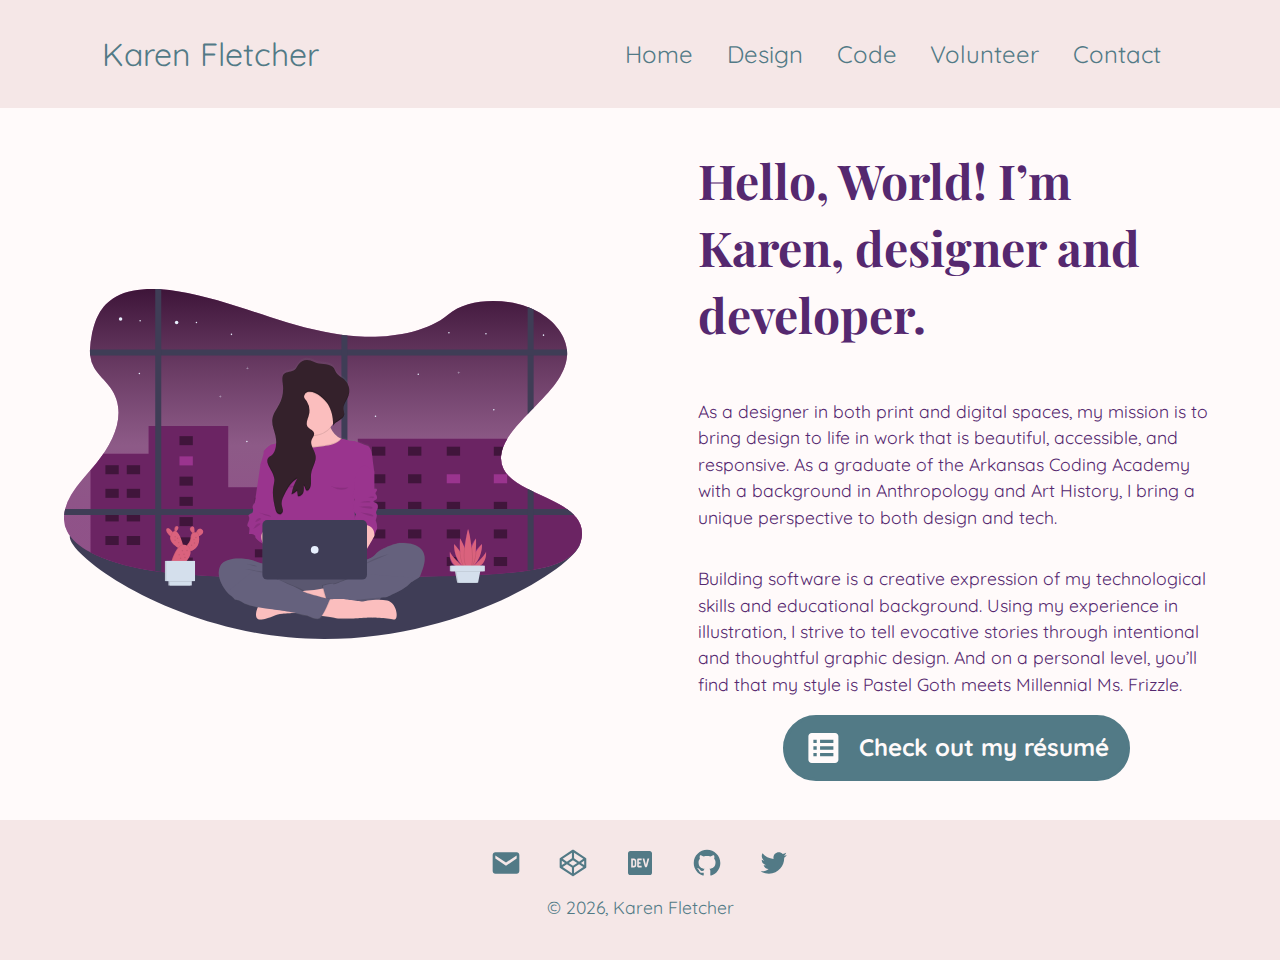
==== commit 4831c7b1: "Merge pull request #33 from knpFletcher/feature/redesgin-graphic-design-focus" ====
--- a/index.html
+++ b/index.html
@@ -41,7 +41,8 @@
     <img class="main__image" src="img/header/undraw_working_late_pukg.svg" alt="">
     <section class="main__copy">
       <h1 class="main__heading">Hello, World! I’m Karen, designer and developer.</h1>
-      <p class="main__description">My mission is bring design to life in beautiful, accessible, and responsive software by using HTML, CSS, and other front-end technologies. I attended a coding bootcamp in 2016 to learn mobile software development, and I studied Anthropology and Art History in college. Building software is a creative expression of my technological skills and educational background. My personal style is Pastel Goth meets Millennial Ms Frizzle.</p>
+      <p class="main__description">As a designer in both print and digital spaces, my mission is to bring design to life in work that is beautiful, accessible, and responsive. As a graduate of the Arkansas Coding Academy with a background in Anthropology and Art History, I bring a unique perspective to both design and tech.</p>
+      <p class="main__description">Building software is a creative expression of my technological skills and educational background. Using my experience in illustration, I strive to tell evocative stories through intentional and thoughtful graphic design. And on a personal level, you’ll find that my style is Pastel Goth meets Millennial Ms. Frizzle.</p>
       <div class="main__link-group">
         <svg class="main__icon" xmlns="http://www.w3.org/2000/svg" width="40" height="40" viewBox="0 0 24 24">
           <path d="M3,5v14c0,1.104,0.896,2,2,2h14c1.104,0,2-0.896,2-2V5c0-1.104-0.896-2-2-2H5C3.896,3,3,3.896,3,5z M10,7h8v2h-8V7z M10,11 h8v2h-8V11z M10,15h8v2h-8V15z M6,7h2v2H6V7z M6,11h2v2H6V11z M6,15h2v2H6V15z" /></svg>
--- a/css/styles.css
+++ b/css/styles.css
@@ -212,6 +212,10 @@
   padding: 2%;
 }
 
+.work__personal-item > .main__link-group {
+    width: 60%;
+}
+
 .main__link,
 .work__link {
   color: var(--button-text);
@@ -228,7 +232,8 @@
   transition: all 0.3s ease-in-out;
 }
 
-.main__link-group:hover .main__link {
+.main__link-group:hover .main__link,
+.work__link:hover {
   color: var(--accent);
 }
 
@@ -262,7 +267,7 @@
 
 .work__tech-stack,
 .work__design {
-  margin: 5% 0 0;
+  margin: 5% 0;
 }
 
 .work__project-preview {
@@ -360,9 +365,7 @@
 }
 
 .personal__images {
-  display: flex;
-  justify-content: space-between;
-  align-items: center;
+  display: block;
 }
 
 .personal__img {
@@ -502,12 +505,18 @@
     width: 20em;
   }
 
+  .main__copy > .main__link-group {
+    align-self: center;
+  }
+
   .work__personal-item > .main__link-group {
     width: 11em;
   }
 
   .main__copy {
-    display: block;
+    /* display: block; */
+    display: flex;
+    flex-direction: column;
     line-height: 1.4;
   }
 
@@ -523,6 +532,13 @@
 
   .work__personal-items {
     column-gap: 10%;
+  }
+
+  .work__personal-items.code {
+    grid-template-columns: repeat(2, 1fr);
+  }
+
+  .work__personal-items.design {
     grid-template-columns: 1fr 1fr;
   }
 
@@ -536,7 +552,7 @@
     justify-self: center;
   }
 
-  .work__personal-item:first-of-type,
+  .design > .work__personal-item:first-of-type,
   .work__project-preview:last-of-type {
     grid-column-start: 1;
     grid-column-end: 3;
@@ -567,6 +583,15 @@
     width: 12em;
   }
 
+  .codepen {
+    margin-left: 0;
+  }
+
+  .personal__images {
+    display: flex;
+    justify-content: space-between;
+    align-items: center;
+  }
 
   /* Images */
   .main__icon {
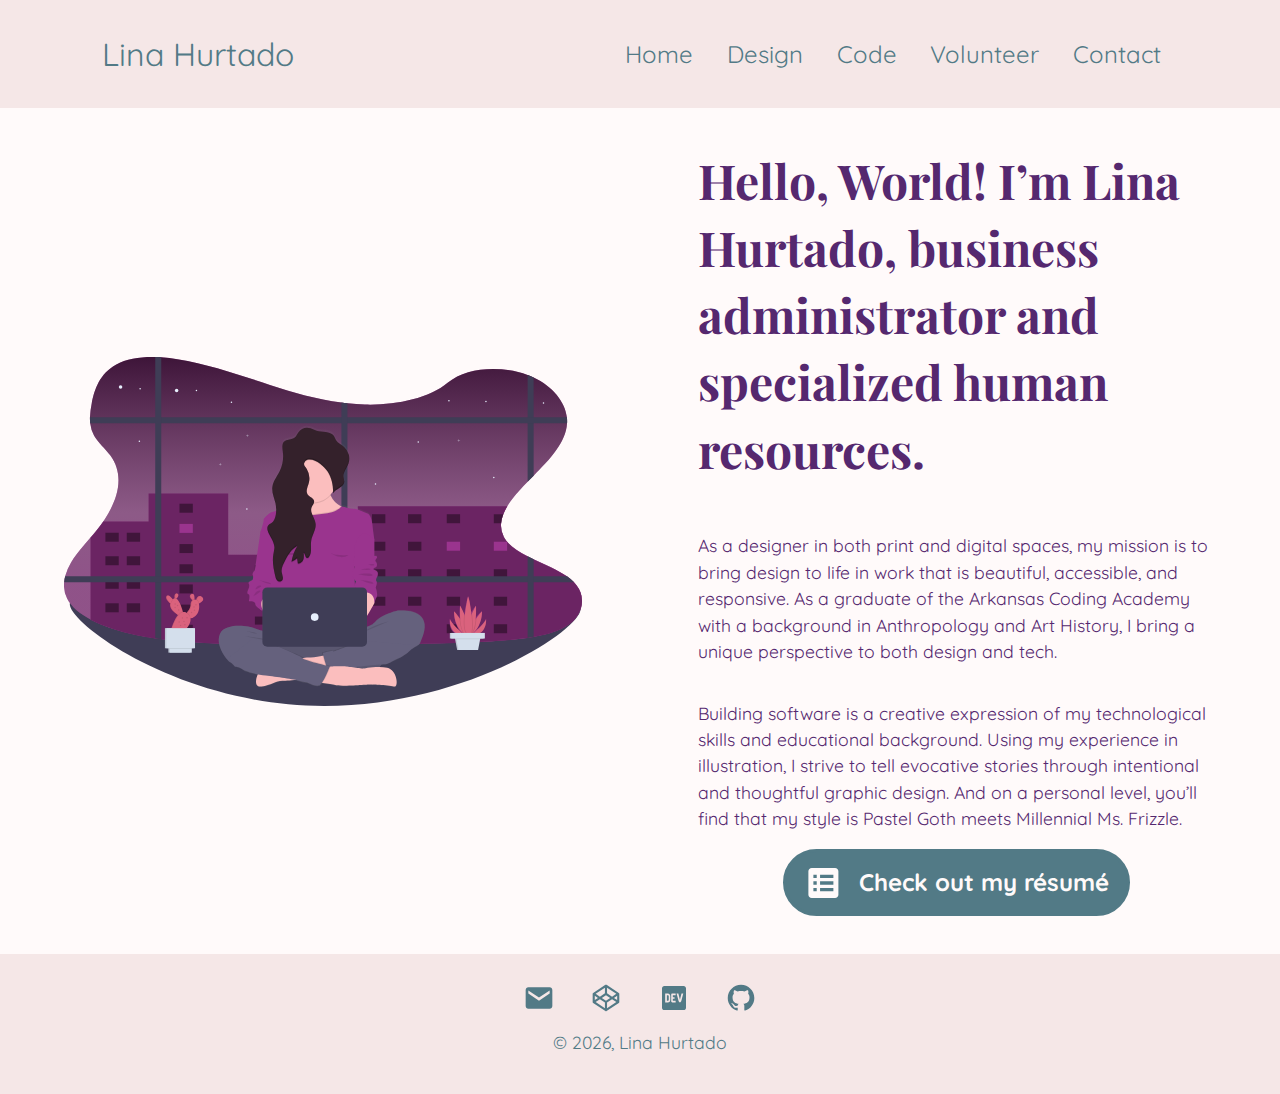
==== commit 08dcb34d: "Update index.html" ====
--- a/index.html
+++ b/index.html
@@ -3,7 +3,7 @@
 
 <head>
   <meta charset="utf-8">
-  <title>Karen Fletcher</title>
+  <title>Lina Hurtado</title>
   <meta name="viewport" content="width=device-width, initial-scale=1.0">
   <!-- Stylesheets -->
   <link rel="stylesheet" href="css/normalize.css">
@@ -25,7 +25,7 @@
 <body class="l-body">
 
   <nav class="main-nav">
-    <a class="nav__menu-name" href="#">Karen Fletcher</a>
+    <a class="nav__menu-name" href="#">Lina Hurtado</a>
     <section class="nav__section">
       <ul class="nav__menu">
         <li class="nav__menu-item"><a href="#">Home</a></li>
@@ -40,7 +40,7 @@
   <main class="l-main">
     <img class="main__image" src="img/header/undraw_working_late_pukg.svg" alt="">
     <section class="main__copy">
-      <h1 class="main__heading">Hello, World! I’m Karen, designer and developer.</h1>
+      <h1 class="main__heading">Hello, World! I’m Lina Hurtado, business administrator and specialized human resources.</h1>
       <p class="main__description">As a designer in both print and digital spaces, my mission is to bring design to life in work that is beautiful, accessible, and responsive. As a graduate of the Arkansas Coding Academy with a background in Anthropology and Art History, I bring a unique perspective to both design and tech.</p>
       <p class="main__description">Building software is a creative expression of my technological skills and educational background. Using my experience in illustration, I strive to tell evocative stories through intentional and thoughtful graphic design. And on a personal level, you’ll find that my style is Pastel Goth meets Millennial Ms. Frizzle.</p>
       <div class="main__link-group">
@@ -66,14 +66,11 @@
         <li class="footer__social-icon">
           <a href="https://github.com/knpFletcher" target="_blank" rel="noopener noreferrer">
             <img class="footer__social-icon" src="img/icons/bxl-github.svg" alt="Github"></a></li>
-        <li class="footer__social-icon">
-          <a href="https://twitter.com/knpfletcher" target="_blank" rel="noopener noreferrer">
-            <img class="footer__social-icon" src="img/icons/bxl-twitter.svg" alt="Twitter"></a></li>
       </ul>
     </address>
     <p class="copyright">&copy; <script>
         document.write(new Date().getFullYear());
-      </script>, Karen Fletcher</p>
+      </script>, Lina Hurtado</p>
   </footer>
 
 </body>
--- a/css/styles.css
+++ b/css/styles.css
@@ -154,10 +154,11 @@
 
 .nav__menu {
   align-items: center;
+  justify-content: space-around;
 }
 
 .nav__menu-item {
-  margin: 0 .7em;
+    margin: 0 .3em;
 }
 
 .nav__menu-item a,
@@ -208,7 +209,6 @@
   border: 3px solid var(--accent);
   border-radius: 50px;
   display: flex;
-  width: 100%;
   padding: 2%;
 }
 
@@ -372,15 +372,20 @@
   margin-left: 0;
 }
 
+.personal__img:not(:last-of-type) {
+    margin-bottom: 1.5em;
+}
+
 .professional__img,
 .personal__img {
   max-width: 100%;
 }
 
 .volunteer__preview {
-  width: 50%;
+  align-self: center;
   height: auto;
   order: 2;
+  width: 50%;
 }
 
 .volunteer__preview:nth-child(2) {
@@ -443,6 +448,10 @@
     justify-content: space-between;
   }
 
+  .nav__menu-item {
+    margin: 0 .7em;
+  }
+
   /* Heading */
   .header__description {
     margin: 0 20%;
